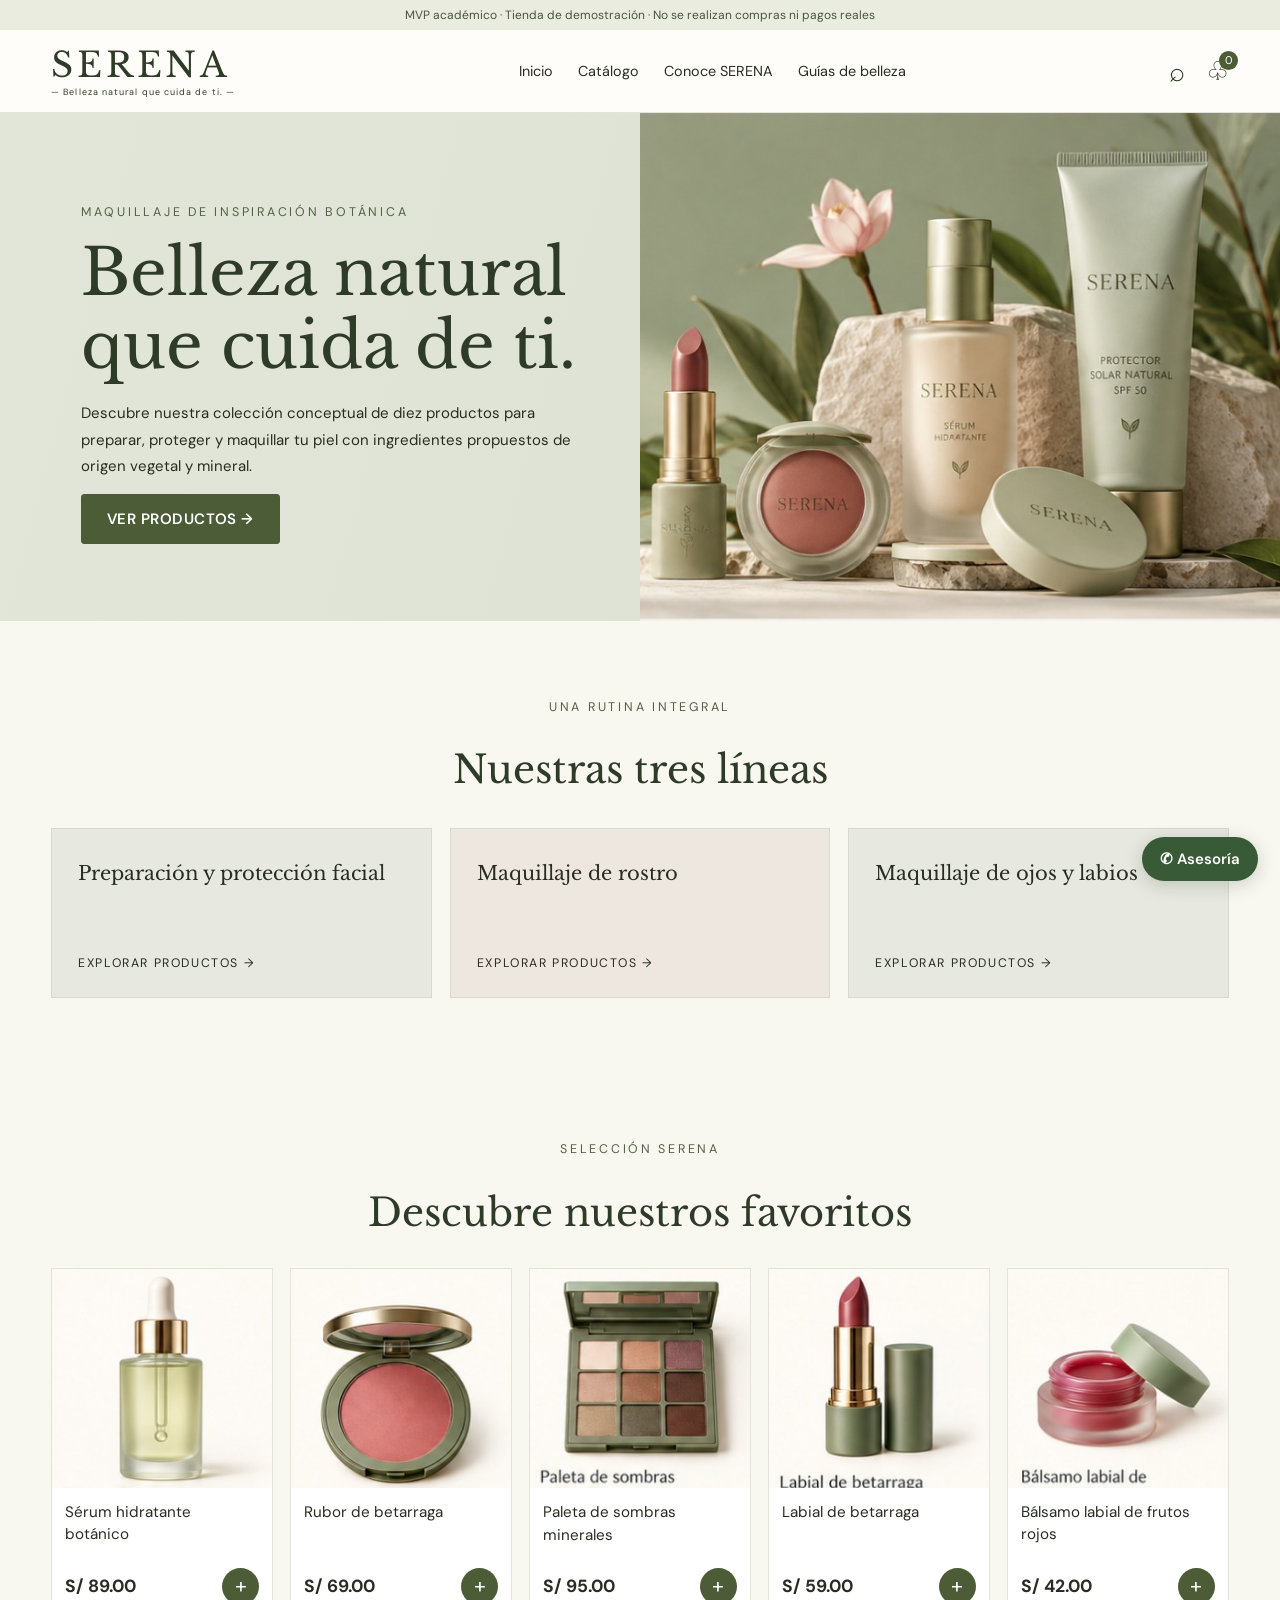
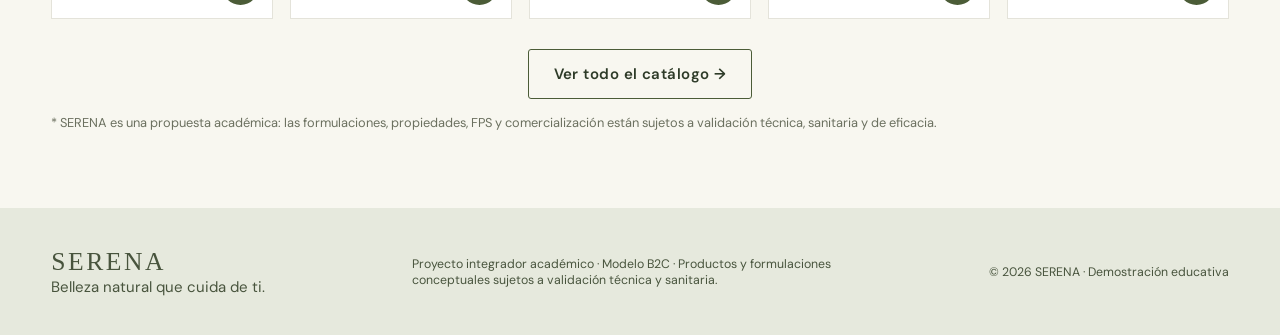
==== index.html @ b44cc9fc "Add files via upload" ====
<!DOCTYPE html>
<html lang="es">
<head>
  <meta charset="UTF-8" />
  <meta name="viewport" content="width=device-width, initial-scale=1" />
  <meta name="description" content="SERENA: proyecto académico de tienda digital de maquillaje de inspiración botánica." />
  <title>SERENA | Belleza natural que cuida de ti</title>
  <link rel="stylesheet" href="style.css" />
  <script defer src="script.js"></script>
</head>
<body>
  <div class="demo-strip">MVP académico · Tienda de demostración · No se realizan compras ni pagos reales</div>
  <header class="site-header">
    <a class="brand" href="#inicio" aria-label="SERENA, ir al inicio"><span>SERENA</span><small>— Belleza natural que cuida de ti. —</small></a>
    <button class="menu-toggle" id="menuToggle" type="button" aria-label="Abrir menú" aria-expanded="false">☰</button>
    <nav id="mainNav" aria-label="Menú principal"><a href="#inicio">Inicio</a><a href="#catalogo">Catálogo</a><a href="#nosotros">Conoce SERENA</a><a href="#guias">Guías de belleza</a></nav>
    <div class="header-actions"><button type="button" class="icon-btn" id="searchToggle" aria-label="Buscar productos">⌕</button><a href="#carrito" class="bag-icon" aria-label="Ver carrito">♧<span id="cartCount">0</span></a></div>
  </header>
  <main id="app" tabindex="-1"></main>
  <footer class="footer"><div><strong>SERENA</strong><span>Belleza natural que cuida de ti.</span></div><p>Proyecto integrador académico · Modelo B2C · Productos y formulaciones conceptuales sujetos a validación técnica y sanitaria.</p><p>© 2026 SERENA · Demostración educativa</p></footer>
  <a class="whatsapp" href="https://wa.me/?text=Hola%2C%20quisiera%20asesor%C3%ADa%20sobre%20los%20productos%20de%20SERENA" target="_blank" rel="noopener noreferrer" aria-label="Compartir consulta de SERENA por WhatsApp" title="Abrir WhatsApp (sin número oficial configurado)">✆ <span>Asesoría</span></a>
  <div id="toast" class="toast" role="status" aria-live="polite"></div>
</body>
</html>
---- style.css ----
@import url('https://fonts.googleapis.com/css2?family=DM+Sans:wght@400;500;600;700&family=Libre+Baskerville:wght@400;700&display=swap');
:root{--olive:#4b5c37;--dark:#2e3b28;--sage:#dfe5d5;--cream:#f8f7f0;--line:#e4e3da;--ink:#282d23;--muted:#777b70}*{box-sizing:border-box}html{scroll-behavior:smooth}body{margin:0;background:var(--cream);color:var(--ink);font-family:'DM Sans',Arial,sans-serif;font-size:15px}h1,h2,h3,.brand span{font-family:'Libre Baskerville',Georgia,serif;font-weight:400}h1{font-size:clamp(2.4rem,5vw,4.5rem);line-height:1.14;margin:12px 0 18px;color:var(--dark)}h2{font-size:clamp(1.7rem,3vw,2.6rem);color:var(--dark)}h3{font-size:1.22rem}a{color:inherit;text-decoration:none}button,input,select,textarea{font:inherit}button{cursor:pointer}button:focus-visible,a:focus-visible,input:focus-visible,select:focus-visible{outline:3px solid #c69b56;outline-offset:3px}.demo-strip{text-align:center;background:#e9ecdF;color:#47563c;font-size:.75rem;padding:7px 15px}.site-header{display:flex;align-items:center;justify-content:space-between;gap:20px;background:#fffdf9;padding:14px max(4%,calc((100vw - 1250px)/2));position:sticky;top:0;z-index:20;border-bottom:1px solid var(--line)}.brand{display:flex;flex-direction:column;min-width:210px;color:var(--dark)}.brand span{font-size:2.15rem;letter-spacing:.11em}.brand small{font-size:.56rem;letter-spacing:.12em}.site-header nav{display:flex;gap:25px;font-size:.9rem}.site-header nav a:hover{color:#819567}.header-actions{display:flex;gap:15px;align-items:center}.icon-btn,.bag-icon,.menu-toggle{border:0;background:transparent;font-size:1.7rem;color:var(--dark)}.bag-icon{position:relative;font-size:1.65rem}.bag-icon span{position:absolute;top:-3px;right:-9px;background:var(--olive);border-radius:50%;color:white;font-size:.7rem;min-width:19px;height:19px;text-align:center;line-height:19px}.menu-toggle{display:none}.container{width:min(1190px,92%);margin:auto}.btn{display:inline-flex;justify-content:center;align-items:center;gap:12px;background:var(--olive);color:white;padding:14px 25px;border:1px solid var(--olive);border-radius:3px;font-weight:600;letter-spacing:.03em}.btn:hover{background:#3b492e}.btn.secondary{background:transparent;color:var(--dark)}.btn.secondary:hover{background:#e8eadf}.btn:disabled{opacity:.5;cursor:not-allowed}.eyebrow{font-size:.78rem;letter-spacing:.22em;text-transform:uppercase;color:#536144}.hero{background:linear-gradient(105deg,#e2e6d8 0%,#dee3d6 54%,#a7b096 100%);min-height:500px;display:grid;grid-template-columns:1fr 1fr;overflow:hidden}.hero-copy{padding:clamp(35px,6vw,105px) 5vw;align-self:center;max-width:710px;margin-left:auto}.hero-copy p{line-height:1.75;max-width:495px}.hero-photo{background-image:url('assets/hero.jpg');background-position:50% center;background-size:cover;min-height:470px}.section{padding:65px 0}.center{text-align:center}.line-grid{display:grid;grid-template-columns:repeat(3,1fr);gap:18px;margin-top:35px}.line-tile{background:#e7e8df;padding:26px;min-height:170px;display:flex;flex-direction:column;justify-content:space-between;border:1px solid #d5dacd}.line-tile:nth-child(2){background:#eee7df}.line-tile h3{margin:6px 0}.line-tile a{font-size:.77rem;letter-spacing:.13em}.banner{background:linear-gradient(105deg,#e7e9dd,#d6ddc9);padding:42px 0;margin-bottom:30px}.banner p{margin:0;max-width:720px;line-height:1.6}.banner h1{margin:12px 0}.filters{display:flex;gap:10px;flex-wrap:wrap;margin:30px 0 25px}.chip{border:1px solid #cfd4c8;background:transparent;padding:10px 17px;border-radius:40px;color:var(--dark)}.chip.active{background:var(--olive);color:#fff}.products{display:grid;grid-template-columns:repeat(5,1fr);gap:17px}.product-card{background:white;border:1px solid var(--line);display:flex;flex-direction:column;min-width:0}.product-photo{display:block;background:#f8f7f0;aspect-ratio:1/1;overflow:hidden}.product-photo img{width:100%;height:100%;object-fit:cover}.product-copy{padding:13px;display:flex;flex:1;flex-direction:column;gap:11px}.product-copy h3{font-size:.95rem;font-family:'DM Sans',sans-serif;margin:0;line-height:1.45}.product-copy .grow{flex:1}.product-card-bottom{display:flex;align-items:center;justify-content:space-between}.product-card-bottom b{font-size:1.1rem}.add-icon{background:var(--olive);border:0;color:white;border-radius:50%;width:37px;height:37px;font-size:1.35rem}.product-detail{display:grid;grid-template-columns:1fr 1fr;gap:55px;align-items:start;padding:40px 0 75px}.detail-photo{width:100%;border-radius:3px}.detail-price{font-size:1.6rem;color:var(--olive);margin:20px 0}.detail-copy p{line-height:1.8}.detail-qty{display:flex;align-items:center;gap:17px;margin:22px 0}.counter{display:inline-flex;align-items:center;border:1px solid #ccd1c4}.counter button{border:0;background:white;padding:10px 14px;font-size:1.15rem}.counter span{padding:0 10px}.detail-actions{display:flex;gap:14px;flex-wrap:wrap}.info-band{display:grid;grid-template-columns:repeat(4,1fr);gap:25px;background:#e8eade;padding:23px;margin-top:25px;text-align:center;font-size:.85rem;color:var(--olive)}.two-col{display:grid;grid-template-columns:minmax(0,1.7fr) minmax(300px,1fr);gap:27px;align-items:start;margin:30px 0 75px}.panel{background:white;border:1px solid var(--line);padding:27px;border-radius:6px}.panel h2{font-size:1.5rem;margin:0 0 10px}.panel .subtitle{color:var(--muted);margin:0 0 18px}.cart-item{display:grid;grid-template-columns:105px 1fr auto;gap:17px;padding:18px 0;border-top:1px solid var(--line);align-items:center}.cart-item img,.summary-item img{width:100%;aspect-ratio:1;object-fit:cover;border-radius:4px}.cart-item h3,.summary-item h3{font-family:'DM Sans',sans-serif;font-size:1rem;margin:0 0 7px}.cart-item small{color:var(--muted)}.item-controls{display:flex;align-items:center;gap:12px;margin-top:11px}.text-btn{background:transparent;border:0;color:var(--olive);text-decoration:underline;padding:5px 0}.summary-item{display:grid;grid-template-columns:67px 1fr auto;gap:12px;align-items:center;border-bottom:1px solid var(--line);padding:14px 0}.summary-item h3{font-size:.89rem}.summary-item span{white-space:nowrap;font-size:.9rem}.summary-item small{color:var(--muted)}.totals{margin-top:17px;border-top:1px solid var(--line);padding-top:12px}.total-line{display:flex;justify-content:space-between;gap:15px;padding:8px 0}.total-line.grand{border-top:1px solid var(--line);font-size:1.3rem;margin-top:8px;padding-top:15px}.w-full{width:100%;margin-top:18px}.field-grid{display:grid;grid-template-columns:repeat(2,minmax(0,1fr));gap:14px}.field-full{grid-column:1/-1}.field{display:flex;flex-direction:column;gap:7px;font-size:.86rem}.field input,.field select,.field textarea,.searchbar input{width:100%;border:1px solid #ccd1c4;background:white;border-radius:4px;padding:12px;color:var(--ink)}.field textarea{resize:vertical;min-height:70px}.delivery-option,.payment-option{padding:15px;border:1px solid var(--line);margin:12px 0;border-radius:5px;display:flex;align-items:center;gap:12px;cursor:pointer}.delivery-option:has(input:checked),.payment-option:has(input:checked){background:#e9edde;border-color:var(--olive)}.delivery-option input,.payment-option input{accent-color:var(--olive)}.payment-options{margin:20px 0}.checkline{display:flex;gap:10px;margin:14px 0;font-size:.88rem;align-items:flex-start}.checkline input{accent-color:var(--olive)}.checkout-actions{display:flex;gap:12px;margin-top:25px}.checkout-actions .btn{flex:1}.note{padding:15px;background:#edf0e8;border-left:3px solid var(--olive);font-size:.86rem;line-height:1.6}.empty{text-align:center;padding:50px 20px;background:white;border:1px solid var(--line)}.progress{display:flex;justify-content:center;align-items:center;gap:9px;background:#e5e9de;padding:20px;flex-wrap:wrap;color:var(--olive);font-size:.8rem}.progress span{padding:7px 11px;border:1px solid #bbc7b1;border-radius:20px}.progress .done{background:var(--olive);color:white}.success{text-align:center;padding:35px 10px}.success-mark{display:inline-grid;place-items:center;width:95px;height:95px;border-radius:50%;background:var(--sage);color:var(--olive);font-size:3rem}.success h1{font-size:3rem}.footer{background:#e6e9dd;padding:35px max(4%,calc((100vw - 1250px)/2));display:flex;gap:25px;justify-content:space-between;align-items:center;flex-wrap:wrap;color:#48543d}.footer div{display:flex;flex-direction:column}.footer strong{font:1.6rem Georgia,serif;letter-spacing:.1em}.footer p{font-size:.77rem;max-width:430px}.whatsapp{position:fixed;bottom:19px;right:22px;background:#385a37;color:#fff;border-radius:40px;padding:12px 18px;box-shadow:0 4px 18px #263f2635;z-index:15;font-weight:600}.toast{position:fixed;left:50%;bottom:25px;transform:translateX(-50%);background:#2e3b28;color:#fff;padding:13px 22px;border-radius:5px;opacity:0;pointer-events:none;transition:opacity .25s;z-index:35}.toast.show{opacity:1}.searchbar{display:flex;gap:10px;max-width:600px;margin:15px 0}.disclaimer{font-size:.8rem;color:#6b705f}.text-section{max-width:850px;margin:auto;line-height:1.85}.guide-grid{display:grid;grid-template-columns:repeat(3,1fr);gap:17px;margin-top:25px}.guide{background:white;border:1px solid var(--line);padding:22px}.guide h3{color:var(--dark)}
@media(max-width:1000px){.products{grid-template-columns:repeat(3,1fr)}.site-header nav{gap:12px}.brand{min-width:auto}.brand span{font-size:1.65rem}.two-col{grid-template-columns:1.35fr 1fr}.hero{min-height:420px}}
@media(max-width:700px){.site-header{flex-wrap:wrap;padding:12px 5%}.brand span{font-size:1.6rem}.brand small{font-size:.46rem}.menu-toggle{display:block;margin-left:auto}.site-header nav{display:none;order:5;width:100%;flex-direction:column;padding:16px 2px}.site-header nav.open{display:flex}.header-actions{gap:8px}.hero{grid-template-columns:1fr}.hero-copy{padding:38px 6%;margin:0}.hero-photo{min-height:260px;order:-1;background-position:center 48%}.section{padding:42px 0}.line-grid,.guide-grid{grid-template-columns:1fr}.products{grid-template-columns:repeat(2,minmax(0,1fr));gap:10px}.product-copy{padding:10px}.product-copy h3{font-size:.82rem}.product-detail,.two-col{grid-template-columns:1fr;gap:18px}.detail-photo{max-height:460px;object-fit:contain;background:white}.field-grid{grid-template-columns:1fr}.field-full{grid-column:auto}.cart-item{grid-template-columns:78px 1fr;gap:10px}.cart-item>strong{grid-column:2}.panel{padding:17px}.checkout-actions{flex-direction:column}.info-band{grid-template-columns:repeat(2,1fr);gap:16px}.footer{flex-direction:column;align-items:flex-start}.whatsapp span{display:none}.hero h1{font-size:2.65rem}.banner h1{font-size:2.5rem}}
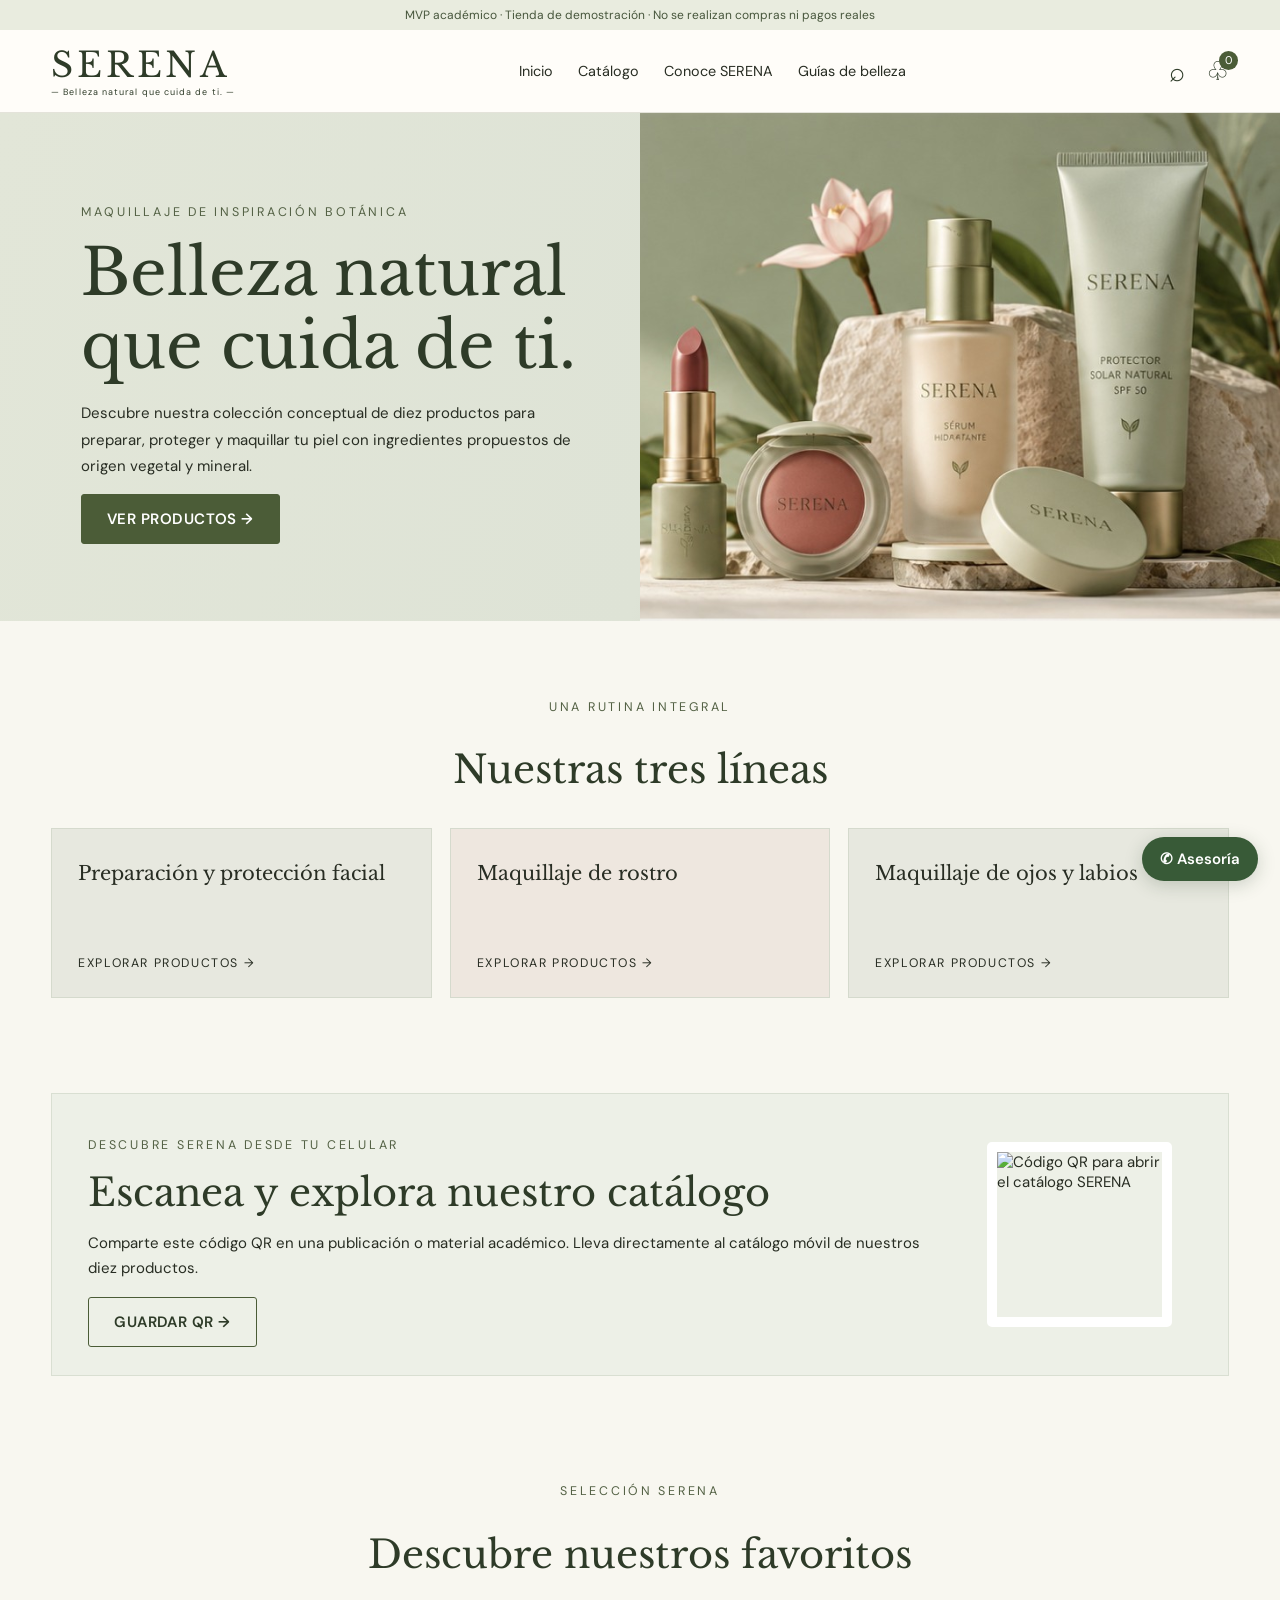
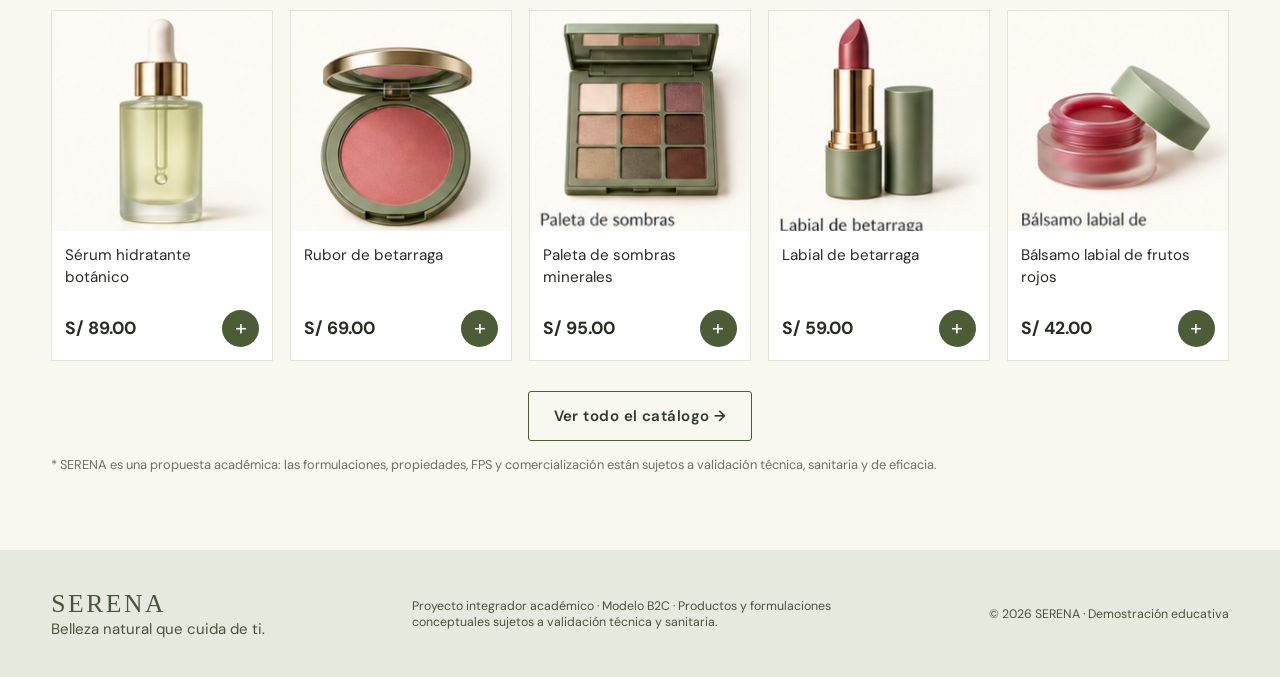
==== commit 9034ecb6: "Add files via upload" ====
--- a/index.html
+++ b/index.html
@@ -18,7 +18,19 @@
   </header>
   <main id="app" tabindex="-1"></main>
   <footer class="footer"><div><strong>SERENA</strong><span>Belleza natural que cuida de ti.</span></div><p>Proyecto integrador académico · Modelo B2C · Productos y formulaciones conceptuales sujetos a validación técnica y sanitaria.</p><p>© 2026 SERENA · Demostración educativa</p></footer>
-  <a class="whatsapp" href="https://wa.me/?text=Hola%2C%20quisiera%20asesor%C3%ADa%20sobre%20los%20productos%20de%20SERENA" target="_blank" rel="noopener noreferrer" aria-label="Compartir consulta de SERENA por WhatsApp" title="Abrir WhatsApp (sin número oficial configurado)">✆ <span>Asesoría</span></a>
+  <button class="whatsapp" type="button" id="adviceOpen" aria-label="Abrir opciones de asesoría móvil">✆ <span>Asesoría</span></button>
+  <div id="adviceDialog" class="advice-overlay" hidden>
+    <div class="advice-card" role="dialog" aria-modal="true" aria-labelledby="adviceTitle">
+      <button type="button" class="advice-close" id="adviceClose" aria-label="Cerrar">×</button>
+      <p class="eyebrow">Asesoría móvil · Demostración</p>
+      <h2 id="adviceTitle">¿Necesitas orientación?</h2>
+      <p>Preparamos una consulta sobre los productos SERENA para compartir desde WhatsApp.</p>
+      <p class="advice-message" id="adviceMessage">Hola, estoy explorando SERENA y quisiera orientación sobre tonos e ingredientes de un producto.</p>
+      <a class="btn w-full" target="_blank" rel="noopener noreferrer" href="https://api.whatsapp.com/send?text=Hola%2C%20estoy%20explorando%20SERENA%20y%20quisiera%20orientaci%C3%B3n%20sobre%20tonos%20e%20ingredientes%20de%20un%20producto.">ABRIR WHATSAPP →</a>
+      <button class="btn secondary w-full" type="button" id="copyAdvice">COPIAR MENSAJE</button>
+      <p class="disclaimer">Prueba académica: aún no hay un número oficial de WhatsApp Business de SERENA; al abrir WhatsApp tendrás que elegir un destinatario. No se envía ningún mensaje automáticamente.</p>
+    </div>
+  </div>
   <div id="toast" class="toast" role="status" aria-live="polite"></div>
 </body>
 </html>
--- a/style.css
+++ b/style.css
@@ -2,3 +2,13 @@
 :root{--olive:#4b5c37;--dark:#2e3b28;--sage:#dfe5d5;--cream:#f8f7f0;--line:#e4e3da;--ink:#282d23;--muted:#777b70}*{box-sizing:border-box}html{scroll-behavior:smooth}body{margin:0;background:var(--cream);color:var(--ink);font-family:'DM Sans',Arial,sans-serif;font-size:15px}h1,h2,h3,.brand span{font-family:'Libre Baskerville',Georgia,serif;font-weight:400}h1{font-size:clamp(2.4rem,5vw,4.5rem);line-height:1.14;margin:12px 0 18px;color:var(--dark)}h2{font-size:clamp(1.7rem,3vw,2.6rem);color:var(--dark)}h3{font-size:1.22rem}a{color:inherit;text-decoration:none}button,input,select,textarea{font:inherit}button{cursor:pointer}button:focus-visible,a:focus-visible,input:focus-visible,select:focus-visible{outline:3px solid #c69b56;outline-offset:3px}.demo-strip{text-align:center;background:#e9ecdF;color:#47563c;font-size:.75rem;padding:7px 15px}.site-header{display:flex;align-items:center;justify-content:space-between;gap:20px;background:#fffdf9;padding:14px max(4%,calc((100vw - 1250px)/2));position:sticky;top:0;z-index:20;border-bottom:1px solid var(--line)}.brand{display:flex;flex-direction:column;min-width:210px;color:var(--dark)}.brand span{font-size:2.15rem;letter-spacing:.11em}.brand small{font-size:.56rem;letter-spacing:.12em}.site-header nav{display:flex;gap:25px;font-size:.9rem}.site-header nav a:hover{color:#819567}.header-actions{display:flex;gap:15px;align-items:center}.icon-btn,.bag-icon,.menu-toggle{border:0;background:transparent;font-size:1.7rem;color:var(--dark)}.bag-icon{position:relative;font-size:1.65rem}.bag-icon span{position:absolute;top:-3px;right:-9px;background:var(--olive);border-radius:50%;color:white;font-size:.7rem;min-width:19px;height:19px;text-align:center;line-height:19px}.menu-toggle{display:none}.container{width:min(1190px,92%);margin:auto}.btn{display:inline-flex;justify-content:center;align-items:center;gap:12px;background:var(--olive);color:white;padding:14px 25px;border:1px solid var(--olive);border-radius:3px;font-weight:600;letter-spacing:.03em}.btn:hover{background:#3b492e}.btn.secondary{background:transparent;color:var(--dark)}.btn.secondary:hover{background:#e8eadf}.btn:disabled{opacity:.5;cursor:not-allowed}.eyebrow{font-size:.78rem;letter-spacing:.22em;text-transform:uppercase;color:#536144}.hero{background:linear-gradient(105deg,#e2e6d8 0%,#dee3d6 54%,#a7b096 100%);min-height:500px;display:grid;grid-template-columns:1fr 1fr;overflow:hidden}.hero-copy{padding:clamp(35px,6vw,105px) 5vw;align-self:center;max-width:710px;margin-left:auto}.hero-copy p{line-height:1.75;max-width:495px}.hero-photo{background-image:url('assets/hero.jpg');background-position:50% center;background-size:cover;min-height:470px}.section{padding:65px 0}.center{text-align:center}.line-grid{display:grid;grid-template-columns:repeat(3,1fr);gap:18px;margin-top:35px}.line-tile{background:#e7e8df;padding:26px;min-height:170px;display:flex;flex-direction:column;justify-content:space-between;border:1px solid #d5dacd}.line-tile:nth-child(2){background:#eee7df}.line-tile h3{margin:6px 0}.line-tile a{font-size:.77rem;letter-spacing:.13em}.banner{background:linear-gradient(105deg,#e7e9dd,#d6ddc9);padding:42px 0;margin-bottom:30px}.banner p{margin:0;max-width:720px;line-height:1.6}.banner h1{margin:12px 0}.filters{display:flex;gap:10px;flex-wrap:wrap;margin:30px 0 25px}.chip{border:1px solid #cfd4c8;background:transparent;padding:10px 17px;border-radius:40px;color:var(--dark)}.chip.active{background:var(--olive);color:#fff}.products{display:grid;grid-template-columns:repeat(5,1fr);gap:17px}.product-card{background:white;border:1px solid var(--line);display:flex;flex-direction:column;min-width:0}.product-photo{display:block;background:#f8f7f0;aspect-ratio:1/1;overflow:hidden}.product-photo img{width:100%;height:100%;object-fit:cover}.product-copy{padding:13px;display:flex;flex:1;flex-direction:column;gap:11px}.product-copy h3{font-size:.95rem;font-family:'DM Sans',sans-serif;margin:0;line-height:1.45}.product-copy .grow{flex:1}.product-card-bottom{display:flex;align-items:center;justify-content:space-between}.product-card-bottom b{font-size:1.1rem}.add-icon{background:var(--olive);border:0;color:white;border-radius:50%;width:37px;height:37px;font-size:1.35rem}.product-detail{display:grid;grid-template-columns:1fr 1fr;gap:55px;align-items:start;padding:40px 0 75px}.detail-photo{width:100%;border-radius:3px}.detail-price{font-size:1.6rem;color:var(--olive);margin:20px 0}.detail-copy p{line-height:1.8}.detail-qty{display:flex;align-items:center;gap:17px;margin:22px 0}.counter{display:inline-flex;align-items:center;border:1px solid #ccd1c4}.counter button{border:0;background:white;padding:10px 14px;font-size:1.15rem}.counter span{padding:0 10px}.detail-actions{display:flex;gap:14px;flex-wrap:wrap}.info-band{display:grid;grid-template-columns:repeat(4,1fr);gap:25px;background:#e8eade;padding:23px;margin-top:25px;text-align:center;font-size:.85rem;color:var(--olive)}.two-col{display:grid;grid-template-columns:minmax(0,1.7fr) minmax(300px,1fr);gap:27px;align-items:start;margin:30px 0 75px}.panel{background:white;border:1px solid var(--line);padding:27px;border-radius:6px}.panel h2{font-size:1.5rem;margin:0 0 10px}.panel .subtitle{color:var(--muted);margin:0 0 18px}.cart-item{display:grid;grid-template-columns:105px 1fr auto;gap:17px;padding:18px 0;border-top:1px solid var(--line);align-items:center}.cart-item img,.summary-item img{width:100%;aspect-ratio:1;object-fit:cover;border-radius:4px}.cart-item h3,.summary-item h3{font-family:'DM Sans',sans-serif;font-size:1rem;margin:0 0 7px}.cart-item small{color:var(--muted)}.item-controls{display:flex;align-items:center;gap:12px;margin-top:11px}.text-btn{background:transparent;border:0;color:var(--olive);text-decoration:underline;padding:5px 0}.summary-item{display:grid;grid-template-columns:67px 1fr auto;gap:12px;align-items:center;border-bottom:1px solid var(--line);padding:14px 0}.summary-item h3{font-size:.89rem}.summary-item span{white-space:nowrap;font-size:.9rem}.summary-item small{color:var(--muted)}.totals{margin-top:17px;border-top:1px solid var(--line);padding-top:12px}.total-line{display:flex;justify-content:space-between;gap:15px;padding:8px 0}.total-line.grand{border-top:1px solid var(--line);font-size:1.3rem;margin-top:8px;padding-top:15px}.w-full{width:100%;margin-top:18px}.field-grid{display:grid;grid-template-columns:repeat(2,minmax(0,1fr));gap:14px}.field-full{grid-column:1/-1}.field{display:flex;flex-direction:column;gap:7px;font-size:.86rem}.field input,.field select,.field textarea,.searchbar input{width:100%;border:1px solid #ccd1c4;background:white;border-radius:4px;padding:12px;color:var(--ink)}.field textarea{resize:vertical;min-height:70px}.delivery-option,.payment-option{padding:15px;border:1px solid var(--line);margin:12px 0;border-radius:5px;display:flex;align-items:center;gap:12px;cursor:pointer}.delivery-option:has(input:checked),.payment-option:has(input:checked){background:#e9edde;border-color:var(--olive)}.delivery-option input,.payment-option input{accent-color:var(--olive)}.payment-options{margin:20px 0}.checkline{display:flex;gap:10px;margin:14px 0;font-size:.88rem;align-items:flex-start}.checkline input{accent-color:var(--olive)}.checkout-actions{display:flex;gap:12px;margin-top:25px}.checkout-actions .btn{flex:1}.note{padding:15px;background:#edf0e8;border-left:3px solid var(--olive);font-size:.86rem;line-height:1.6}.empty{text-align:center;padding:50px 20px;background:white;border:1px solid var(--line)}.progress{display:flex;justify-content:center;align-items:center;gap:9px;background:#e5e9de;padding:20px;flex-wrap:wrap;color:var(--olive);font-size:.8rem}.progress span{padding:7px 11px;border:1px solid #bbc7b1;border-radius:20px}.progress .done{background:var(--olive);color:white}.success{text-align:center;padding:35px 10px}.success-mark{display:inline-grid;place-items:center;width:95px;height:95px;border-radius:50%;background:var(--sage);color:var(--olive);font-size:3rem}.success h1{font-size:3rem}.footer{background:#e6e9dd;padding:35px max(4%,calc((100vw - 1250px)/2));display:flex;gap:25px;justify-content:space-between;align-items:center;flex-wrap:wrap;color:#48543d}.footer div{display:flex;flex-direction:column}.footer strong{font:1.6rem Georgia,serif;letter-spacing:.1em}.footer p{font-size:.77rem;max-width:430px}.whatsapp{position:fixed;bottom:19px;right:22px;background:#385a37;color:#fff;border-radius:40px;padding:12px 18px;box-shadow:0 4px 18px #263f2635;z-index:15;font-weight:600}.toast{position:fixed;left:50%;bottom:25px;transform:translateX(-50%);background:#2e3b28;color:#fff;padding:13px 22px;border-radius:5px;opacity:0;pointer-events:none;transition:opacity .25s;z-index:35}.toast.show{opacity:1}.searchbar{display:flex;gap:10px;max-width:600px;margin:15px 0}.disclaimer{font-size:.8rem;color:#6b705f}.text-section{max-width:850px;margin:auto;line-height:1.85}.guide-grid{display:grid;grid-template-columns:repeat(3,1fr);gap:17px;margin-top:25px}.guide{background:white;border:1px solid var(--line);padding:22px}.guide h3{color:var(--dark)}
 @media(max-width:1000px){.products{grid-template-columns:repeat(3,1fr)}.site-header nav{gap:12px}.brand{min-width:auto}.brand span{font-size:1.65rem}.two-col{grid-template-columns:1.35fr 1fr}.hero{min-height:420px}}
 @media(max-width:700px){.site-header{flex-wrap:wrap;padding:12px 5%}.brand span{font-size:1.6rem}.brand small{font-size:.46rem}.menu-toggle{display:block;margin-left:auto}.site-header nav{display:none;order:5;width:100%;flex-direction:column;padding:16px 2px}.site-header nav.open{display:flex}.header-actions{gap:8px}.hero{grid-template-columns:1fr}.hero-copy{padding:38px 6%;margin:0}.hero-photo{min-height:260px;order:-1;background-position:center 48%}.section{padding:42px 0}.line-grid,.guide-grid{grid-template-columns:1fr}.products{grid-template-columns:repeat(2,minmax(0,1fr));gap:10px}.product-copy{padding:10px}.product-copy h3{font-size:.82rem}.product-detail,.two-col{grid-template-columns:1fr;gap:18px}.detail-photo{max-height:460px;object-fit:contain;background:white}.field-grid{grid-template-columns:1fr}.field-full{grid-column:auto}.cart-item{grid-template-columns:78px 1fr;gap:10px}.cart-item>strong{grid-column:2}.panel{padding:17px}.checkout-actions{flex-direction:column}.info-band{grid-template-columns:repeat(2,1fr);gap:16px}.footer{flex-direction:column;align-items:flex-start}.whatsapp span{display:none}.hero h1{font-size:2.65rem}.banner h1{font-size:2.5rem}}
+
+/* Tácticas de mobile marketing - SERENA PA2 */
+.qr-promo{display:grid;grid-template-columns:1fr 205px;align-items:center;gap:35px;background:#edf0e7;padding:28px 36px;margin-top:30px;margin-bottom:30px;border:1px solid #d9dfd2}
+.qr-promo h2{margin:8px 0 12px}.qr-promo p{line-height:1.7}.qr-promo img{display:block;width:185px;height:185px;object-fit:contain;border:10px solid #fff;border-radius:5px}
+button.whatsapp{border:0;font-size:inherit;font-family:inherit;cursor:pointer}
+.advice-overlay:not([hidden]){position:fixed;inset:0;background:rgba(30,43,28,.55);z-index:60;display:flex;align-items:center;justify-content:center;padding:18px}
+.advice-overlay[hidden]{display:none}.advice-card{background:#fffdf9;border-radius:9px;padding:30px;width:min(470px,100%);position:relative;max-height:90vh;overflow-y:auto}
+.advice-card h2{font-size:1.75rem}.advice-card p{line-height:1.6}.advice-message{background:#edf0e7;padding:17px;border-left:3px solid var(--olive)}
+.advice-close{position:absolute;right:16px;top:9px;border:0;background:transparent;font-size:2rem}
+@media(max-width:700px){.qr-promo{grid-template-columns:1fr;justify-items:center;padding:20px 16px;gap:15px}.qr-promo>div{width:100%}.qr-promo img{width:175px;height:175px}.advice-card{padding:23px}}
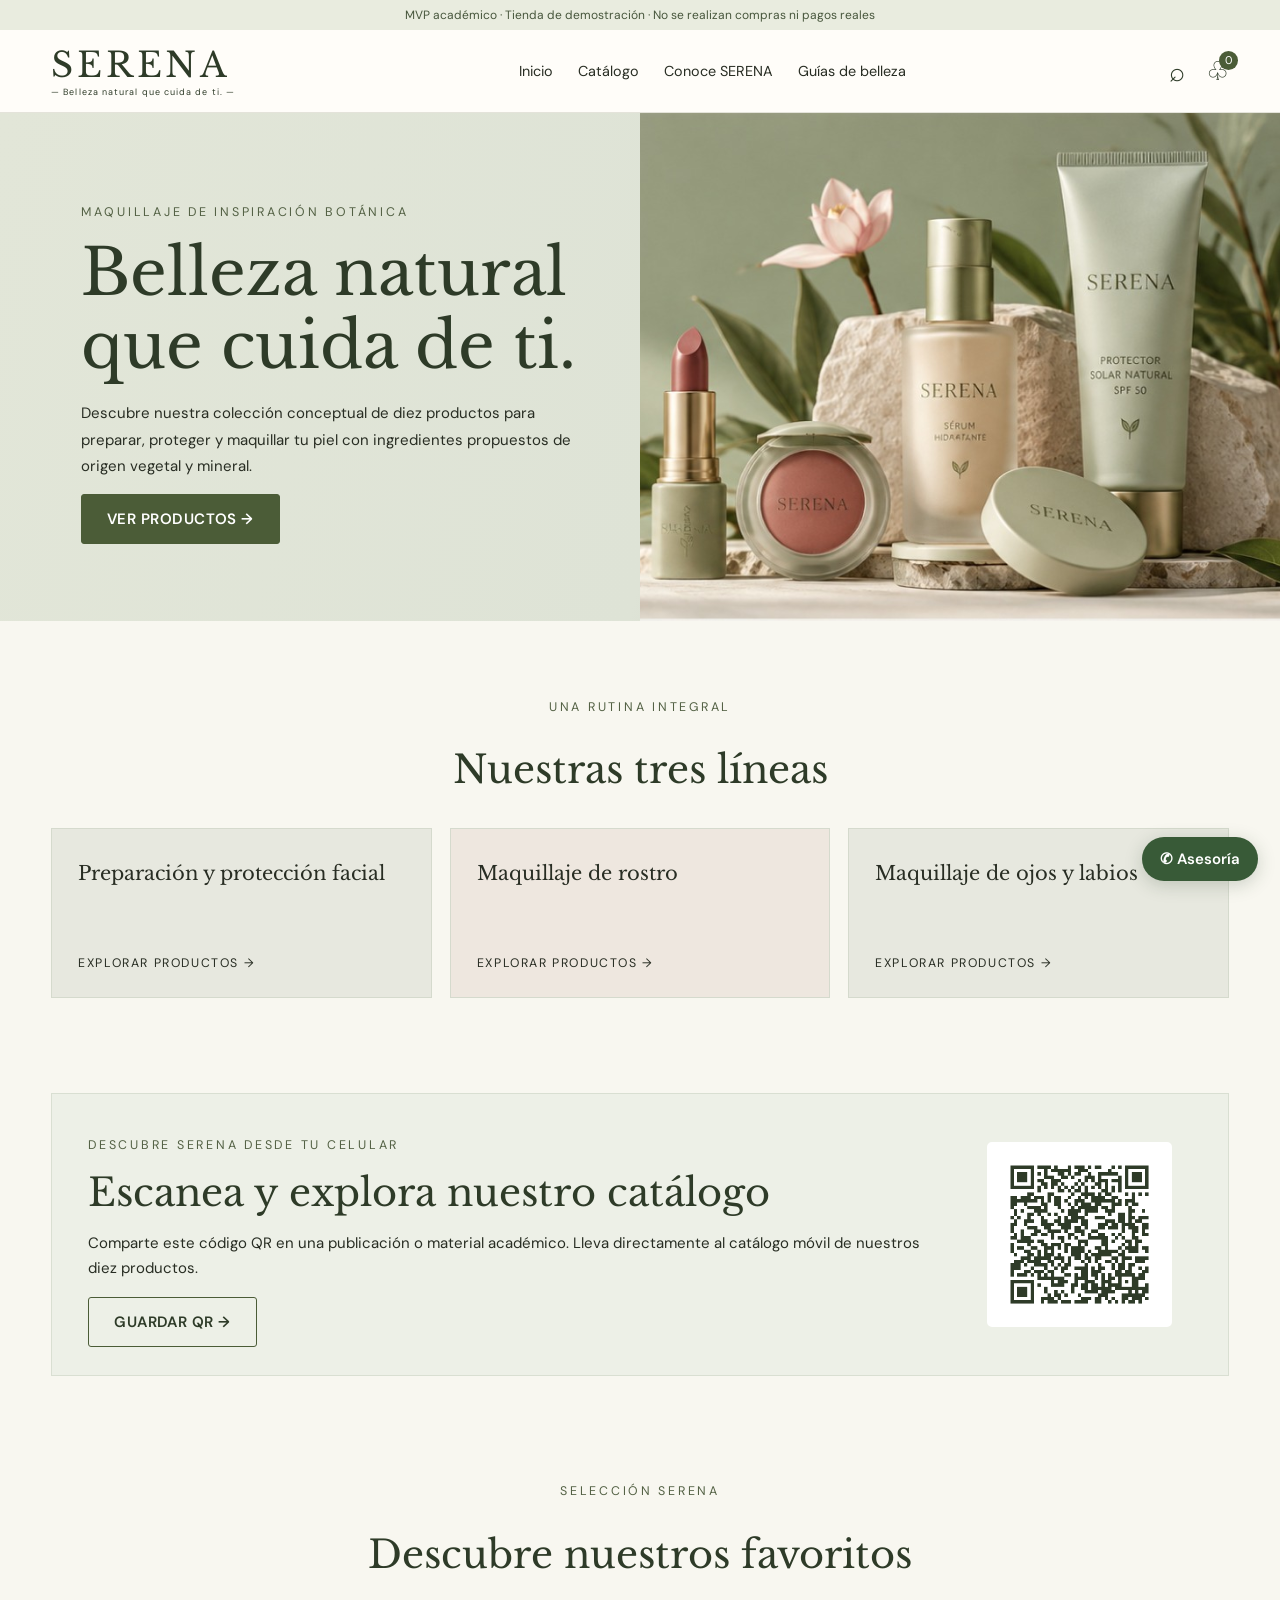
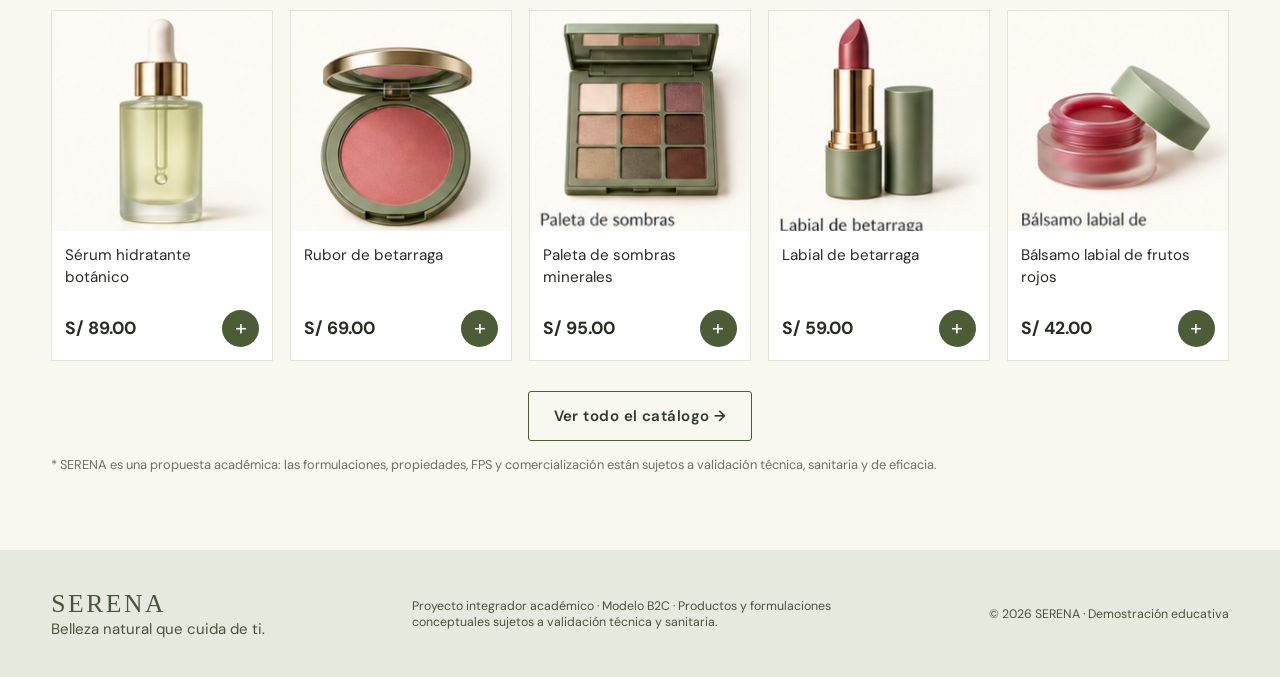
==== commit 53d3a6ae: "Update index.html" ====
--- a/index.html
+++ b/index.html
@@ -5,7 +5,8 @@
   <meta name="viewport" content="width=device-width, initial-scale=1" />
   <meta name="description" content="SERENA: proyecto académico de tienda digital de maquillaje de inspiración botánica." />
   <title>SERENA | Belleza natural que cuida de ti</title>
-  <link rel="stylesheet" href="style.css" />
+<link rel="preload" as="image" href="assets/hero.jpg" />
+<link rel="stylesheet" href="style.css" />
   <script defer src="script.js"></script>
 </head>
 <body>
